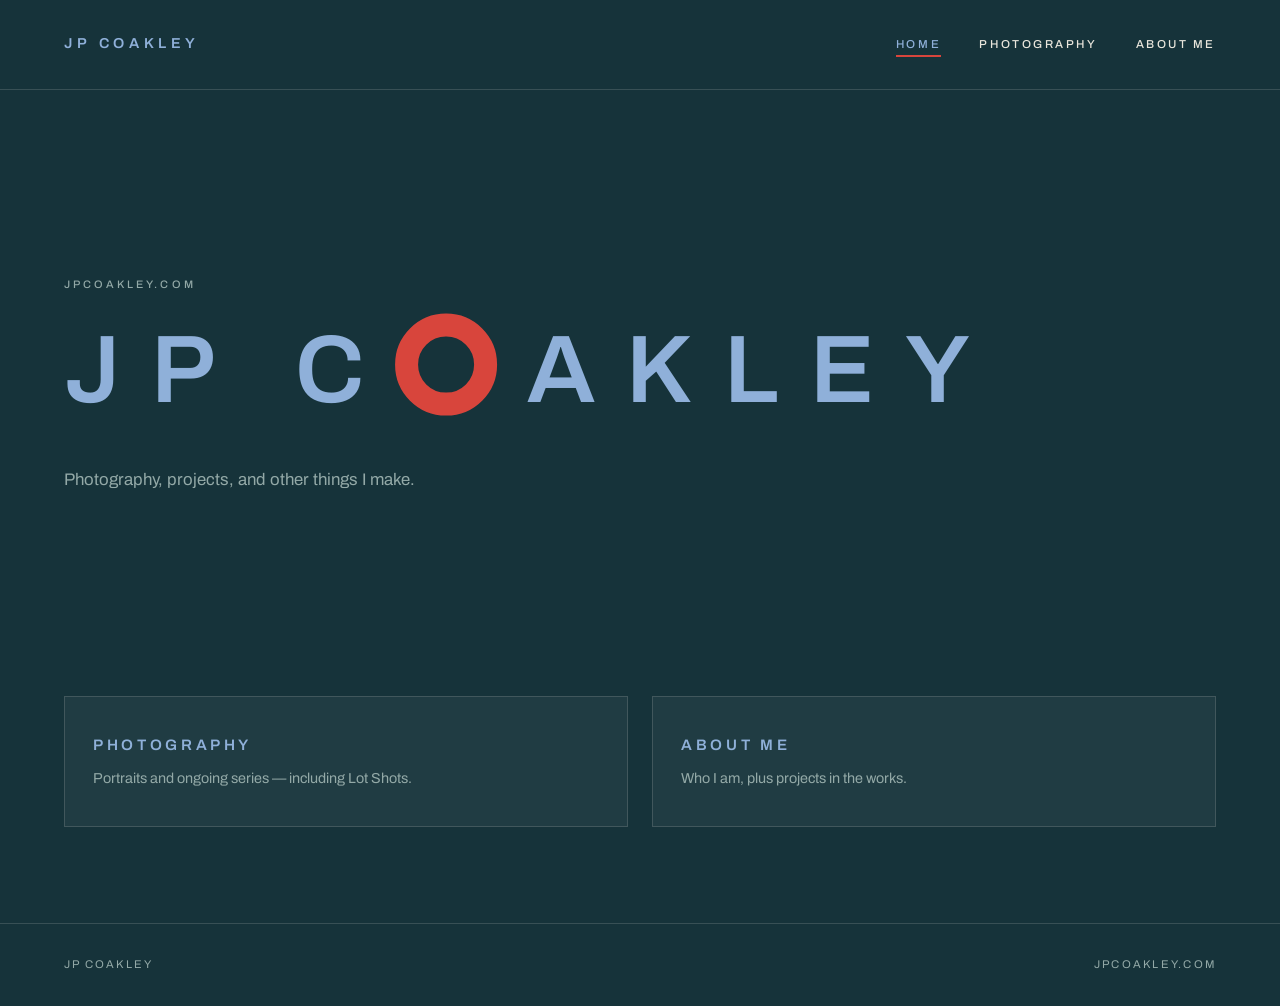
==== index.html @ d3cd4943 "Sticky site header Co-Authored-By: Claude Fable 5 <noreply@anthropic.com>" ====
<!DOCTYPE html>
<html lang="en">
<head>
<meta charset="utf-8">
<meta name="viewport" content="width=device-width, initial-scale=1">
<title>JP Coakley</title>
<link rel="preconnect" href="https://fonts.googleapis.com">
<link rel="preconnect" href="https://fonts.gstatic.com" crossorigin>
<link href="https://fonts.googleapis.com/css2?family=Archivo:wght@400;500;600&display=swap" rel="stylesheet">
<link rel="stylesheet" href="styles.css?v=7">
</head>
<body>

<header>
  <a class="site-name" href="index.html">JP&nbsp;Coakley</a>
  <nav>
    <a href="index.html" class="active">Home</a>
    <a href="photography.html">Photography</a>
    <a href="about.html">About Me</a>
  </nav>
</header>

<main>
  <section class="hero">
    <p class="kicker">jpcoakley.com</p>
    <h1 class="wordmark">
      JP&nbsp;C<span class="donut-o" aria-hidden="true"></span><span class="sr-only">O</span>AKLEY
    </h1>
    <p class="tagline">
      Photography, projects, and other things I make.
    </p>
  </section>

  <div class="section-links">
    <a class="card" href="photography.html">
      <h2>Photography</h2>
      <p>Portraits and ongoing series — including Lot Shots.</p>
    </a>
    <a class="card" href="about.html">
      <h2>About Me</h2>
      <p>Who I am, plus projects in the works.</p>
    </a>
  </div>
</main>

<footer>
  <span>JP Coakley</span>
  <span>jpcoakley.com</span>
</footer>

</body>
</html>
---- styles.css ----
/* ------------------------------------------------------------------
   jpcoakley.com — design language drawn from the Lot Shots mark study
   paper:  #F4F3EF   ink/blue: #385A8C   accent red: #C82828
   ------------------------------------------------------------------ */

:root {
  --paper: #16333A;                    /* dark teal ground */
  --blue: #8FB0D9;                     /* brand blue, lightened for dark bg */
  --red: #D8453C;                      /* donut red, brightened for dark bg */
  --ink: #E9E6DC;                      /* warm light text */
  --muted: #93A9A7;
  --line: rgba(233, 230, 220, 0.16);
  --panel: rgba(255, 255, 255, 0.045); /* card / frame surfaces */
  --track: 0.32em; /* signature wide letterspacing */
}

* { margin: 0; padding: 0; box-sizing: border-box; }

html { scroll-behavior: smooth; }

body {
  background: var(--paper);
  color: var(--ink);
  font-family: "Archivo", "Helvetica Neue", Helvetica, Arial, sans-serif;
  font-size: 16px;
  line-height: 1.6;
  -webkit-font-smoothing: antialiased;
}

/* ---------- header / nav ---------- */

header {
  position: sticky;
  top: 0;
  z-index: 40;
  background: var(--paper);
  display: flex;
  align-items: baseline;
  justify-content: space-between;
  gap: 2rem;
  padding: 2rem clamp(1.25rem, 5vw, 4rem);
  border-bottom: 1px solid var(--line);
}

.site-name {
  font-weight: 600;
  font-size: 0.9rem;
  letter-spacing: var(--track);
  text-transform: uppercase;
  color: var(--blue);
  text-decoration: none;
  white-space: nowrap;
}

nav { display: flex; gap: clamp(1rem, 3vw, 2.5rem); }

nav a {
  font-size: 0.72rem;
  font-weight: 500;
  letter-spacing: 0.22em;
  text-transform: uppercase;
  color: var(--ink);
  text-decoration: none;
  padding-bottom: 2px;
  border-bottom: 2px solid transparent;
}

nav a:hover { color: var(--red); }
nav a.active { border-bottom-color: var(--red); color: var(--blue); }

/* ---------- shared layout ---------- */

main { padding: 0 clamp(1.25rem, 5vw, 4rem) 6rem; }

.kicker {
  font-size: 0.68rem;
  font-weight: 500;
  letter-spacing: 0.28em;
  text-transform: uppercase;
  color: var(--muted);
  margin-bottom: 0.75rem;
}

.rule { border: none; border-top: 1px solid var(--line); margin: 4rem 0; }

/* ---------- the donut O (from the Lot Shots mark study) ----------
   ring size ≈ 0.71 cap-height units above cap, stroke 0.175,
   gap 0.040, nudged −0.020 x / −0.015 y for optical centring     */

.donut-o {
  display: inline-block;
  width: 1.06em;
  height: 1.06em;
  border: 0.24em solid var(--red);
  border-radius: 50%;
  vertical-align: baseline;
  margin: 0 0.30em -0.16em 0.02em; /* right margin ≈ tracking + gap 0.040 */
  transform: translate(-0.02em, -0.015em);
}

.donut-o.blue { border-color: var(--blue); }

.sr-only {
  position: absolute;
  width: 1px; height: 1px;
  overflow: hidden;
  clip: rect(0 0 0 0);
  white-space: nowrap;
}

/* ---------- wordmark lockups ---------- */

.wordmark {
  color: var(--blue);
  font-weight: 600;
  text-transform: uppercase;
  letter-spacing: var(--track);
  line-height: 1.35;
}

.hero {
  min-height: 62vh;
  display: flex;
  flex-direction: column;
  justify-content: center;
  padding: 6rem 0 4rem;
}

.hero .wordmark { font-size: clamp(2.4rem, 8vw, 6rem); }

.hero p.tagline {
  margin-top: 2rem;
  max-width: 34rem;
  color: var(--muted);
  font-size: 1.05rem;
}

/* ---------- section cards ---------- */

.section-links {
  display: grid;
  grid-template-columns: repeat(auto-fit, minmax(260px, 1fr));
  gap: 1.5rem;
  margin-top: 3rem;
}

.card {
  display: block;
  border: 1px solid var(--line);
  background: var(--panel);
  padding: 2.25rem 1.75rem;
  text-decoration: none;
  color: var(--ink);
  transition: border-color 120ms ease, transform 120ms ease;
}

.card:hover { border-color: var(--blue); transform: translateY(-2px); }

.card h2 {
  font-size: 0.95rem;
  font-weight: 600;
  letter-spacing: 0.24em;
  text-transform: uppercase;
  color: var(--blue);
  margin-bottom: 0.6rem;
}

.card p { font-size: 0.9rem; color: var(--muted); }

/* ---------- photography / galleries ---------- */

.page-title {
  font-size: clamp(1.6rem, 4.5vw, 2.6rem);
  margin: 4rem 0 0.5rem;
}

.lede { max-width: 38rem; color: var(--muted); margin-top: 1rem; }

.lotshots-mark {
  margin: 5rem auto 3rem;
  text-align: center;
  font-size: clamp(2rem, 6vw, 4rem);
}

.lotshots-mark .line { display: block; }

/* ---------- series tiles (photography index) ---------- */

.tiles {
  display: grid;
  grid-template-columns: repeat(auto-fill, minmax(260px, 1fr));
  gap: 1.5rem;
  margin-top: 3rem;
}

.tile {
  display: block;
  text-decoration: none;
  border: 1px solid var(--line);
  background: var(--panel);
  transition: border-color 120ms ease, transform 120ms ease;
}

.tile:hover { border-color: var(--blue); transform: translateY(-2px); }

.tile img {
  width: 100%;
  aspect-ratio: 16 / 9;          /* shorter, wider tile crop */
  object-fit: cover;
  object-position: center 30%;   /* favor the upper frame (faces) */
  display: block;
  border-bottom: 1px solid var(--line);
}

.tile-name {
  display: block;
  padding: 1.1rem 1.25rem 0.2rem;
  font-size: 0.85rem;
  font-weight: 600;
  letter-spacing: 0.24em;
  text-transform: uppercase;
  color: var(--blue);
}

.tile-count {
  display: block;
  padding: 0 1.25rem 1.1rem;
  font-size: 0.68rem;
  letter-spacing: 0.2em;
  text-transform: uppercase;
  color: var(--muted);
}

.crumb { color: var(--muted); text-decoration: none; letter-spacing: 0.22em; }
.crumb:hover { color: var(--red); }

.series-title {
  text-align: center;
  font-size: clamp(1.4rem, 3.5vw, 2.2rem);
  margin: 1rem 0 0.5rem;
}

.series { margin-top: 4rem; }

.collection-title {
  margin-top: 3.5rem;
  font-size: 0.85rem;
  font-weight: 600;
  letter-spacing: 0.24em;
  text-transform: uppercase;
  color: var(--blue);
}

.gallery {
  columns: 240px;          /* masonry-style: photos keep native aspect ratio */
  column-gap: 1.25rem;
  margin-top: 3rem;
}

.frame {
  display: block;
  margin-bottom: 1.25rem;
  break-inside: avoid;
  border: 1px solid var(--line);
}

div.frame {
  aspect-ratio: 4 / 5;     /* placeholders only */
  background:
    repeating-linear-gradient(
      -45deg,
      rgba(255, 255, 255, 0.05) 0px, rgba(255, 255, 255, 0.05) 18px,
      rgba(255, 255, 255, 0.02) 18px, rgba(255, 255, 255, 0.02) 36px
    );
  display: flex;
  align-items: center;
  justify-content: center;
}

.frame span {
  font-size: 0.62rem;
  font-weight: 500;
  letter-spacing: 0.26em;
  text-transform: uppercase;
  color: var(--muted);
}

.frame img { width: 100%; height: auto; display: block; }

/* ---------- lightbox ---------- */

.lightbox {
  position: fixed;
  inset: 0;
  z-index: 50;
  display: none;
  align-items: center;
  justify-content: center;
  background: rgba(11, 30, 35, 0.97);
}

.lightbox.open { display: flex; }

.lb-stage {
  max-width: min(88vw, 1100px);
  max-height: 84vh;
  margin: 0;
  display: flex;
  align-items: center;
  justify-content: center;
}

.lb-stage img {
  max-width: 100%;
  max-height: 84vh;
  border: 1px solid var(--line);
  background: #fff;
  padding: 8px;
  box-shadow: 0 12px 40px rgba(0, 0, 0, 0.45);
}

.lightbox button {
  background: none;
  border: none;
  cursor: pointer;
  color: var(--blue);
  font-family: inherit;
}

.lb-prev, .lb-next {
  font-size: 3rem;
  line-height: 1;
  padding: 1rem 1.25rem;
  user-select: none;
}

.lb-prev:hover, .lb-next:hover { color: var(--red); }

.lb-close {
  position: absolute;
  top: 1.5rem;
  right: 1.75rem;
  padding: 0.5rem;
}

.lb-donut {
  display: block;
  width: 1.3rem;
  height: 1.3rem;
  border: 0.34rem solid var(--red);
  border-radius: 50%;
  transition: transform 120ms ease;
}

.lb-close:hover .lb-donut { transform: rotate(90deg) scale(1.08); }

.lb-counter {
  position: absolute;
  bottom: 1.5rem;
  left: 50%;
  transform: translateX(-50%);
  font-size: 0.68rem;
  font-weight: 500;
  letter-spacing: 0.28em;
  color: var(--muted);
}

@media (max-width: 560px) {
  .lb-prev, .lb-next {
    position: absolute;
    bottom: 3.5rem;
    z-index: 51;
  }
  .lb-prev { left: 18%; }
  .lb-next { right: 18%; }
  .lb-stage { max-width: 94vw; }
}

/* ---------- projects list ---------- */

.projects {
  display: grid;
  grid-template-columns: repeat(auto-fill, minmax(280px, 1fr));
  gap: 1.5rem;
  margin-top: 3rem;
}

/* ---------- footer ---------- */

footer {
  border-top: 1px solid var(--line);
  padding: 2rem clamp(1.25rem, 5vw, 4rem);
  display: flex;
  justify-content: space-between;
  gap: 2rem;
  flex-wrap: wrap;
  font-size: 0.7rem;
  letter-spacing: 0.2em;
  text-transform: uppercase;
  color: var(--muted);
}

@media (max-width: 560px) {
  header { flex-direction: column; gap: 1rem; }
}
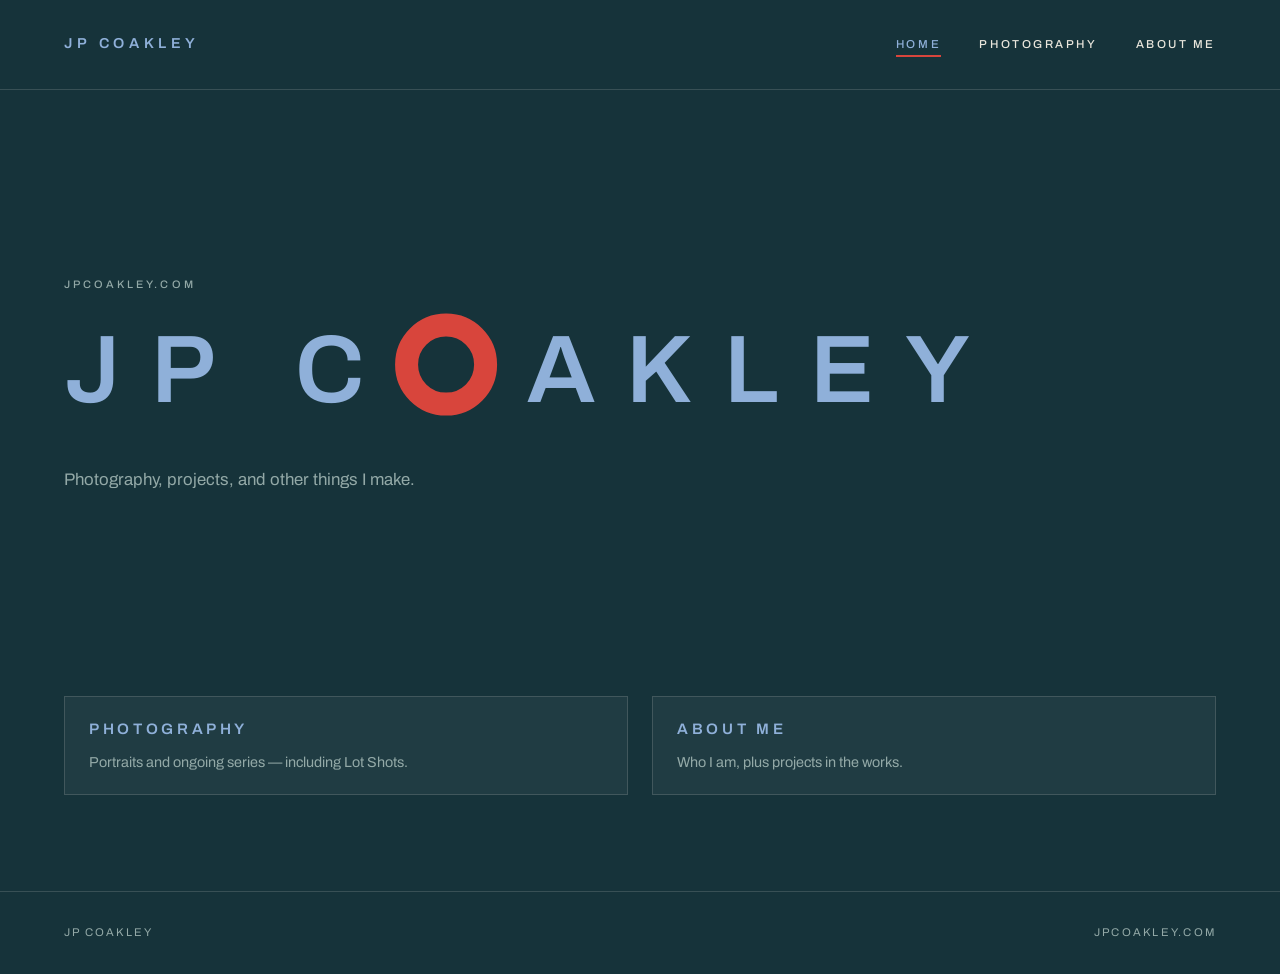
==== commit e1123cd8: "About Me: photo tiles for each section; tighter card padding Co-Authored-By: Claude Fable 5 <noreply" ====
--- a/index.html
+++ b/index.html
@@ -7,7 +7,7 @@
 <link rel="preconnect" href="https://fonts.googleapis.com">
 <link rel="preconnect" href="https://fonts.gstatic.com" crossorigin>
 <link href="https://fonts.googleapis.com/css2?family=Archivo:wght@400;500;600&display=swap" rel="stylesheet">
-<link rel="stylesheet" href="styles.css?v=7">
+<link rel="stylesheet" href="styles.css?v=8">
 </head>
 <body>
 
--- a/styles.css
+++ b/styles.css
@@ -148,7 +148,7 @@
   display: block;
   border: 1px solid var(--line);
   background: var(--panel);
-  padding: 2.25rem 1.75rem;
+  padding: 1.25rem 1.5rem;
   text-decoration: none;
   color: var(--ink);
   transition: border-color 120ms ease, transform 120ms ease;
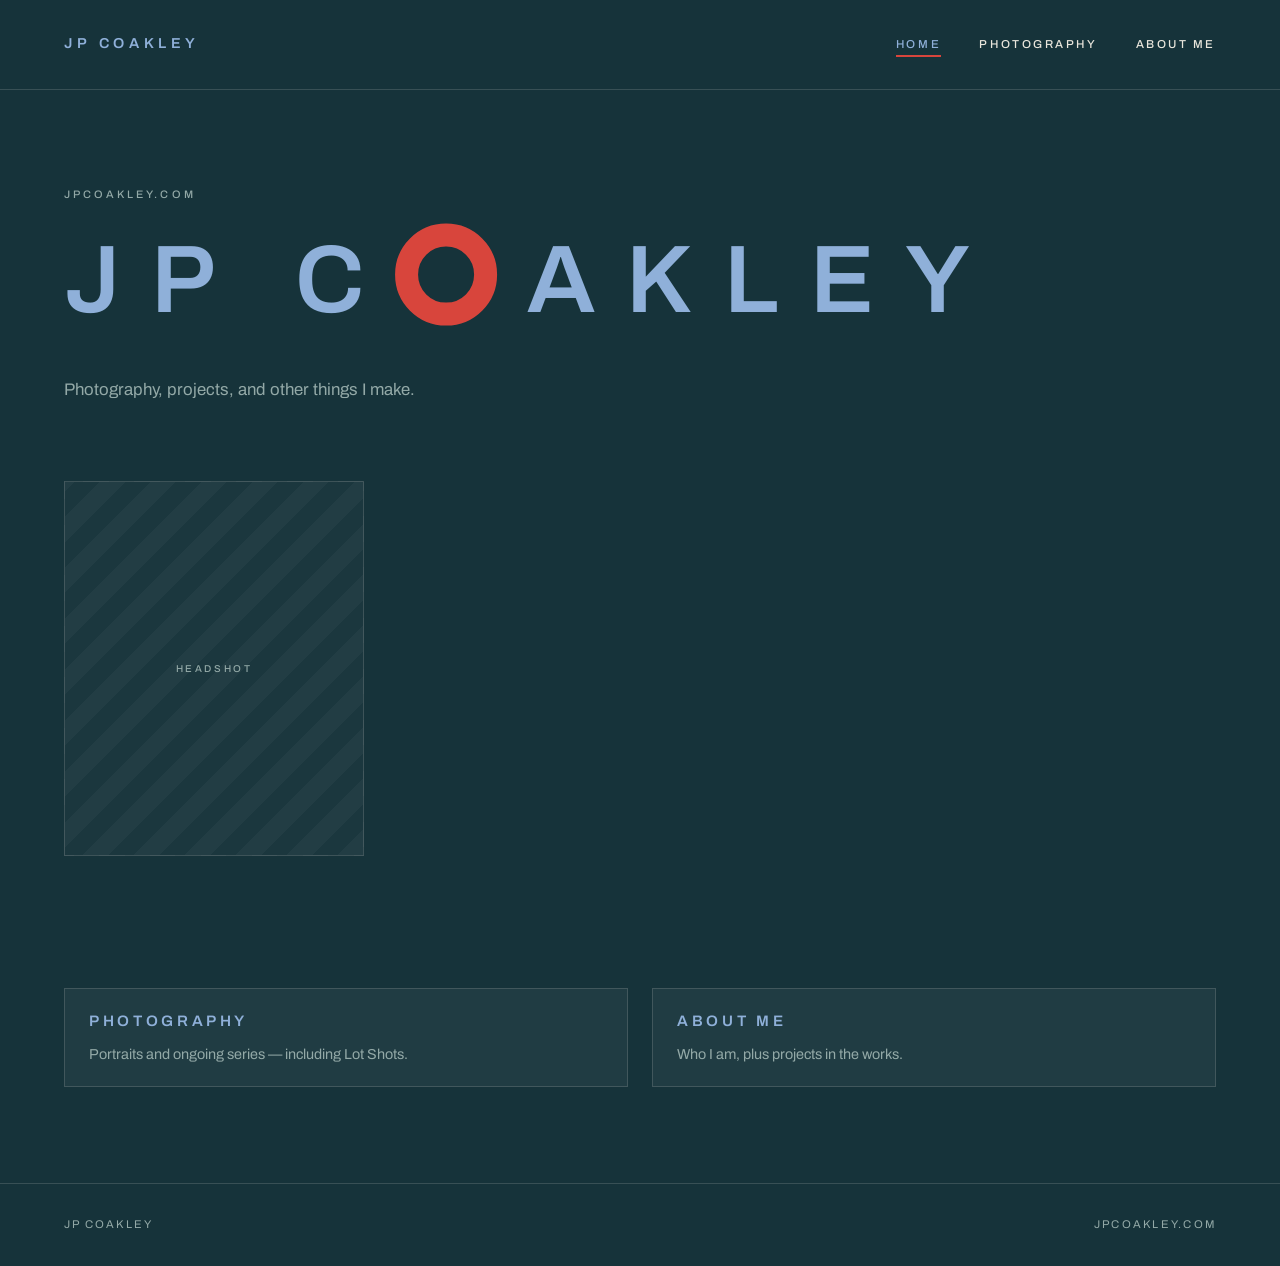
==== commit 8211f5e8: "Home: headshot wireframe in hero Co-Authored-By: Claude Fable 5 <noreply@anthropic.com>" ====
--- a/index.html
+++ b/index.html
@@ -7,7 +7,7 @@
 <link rel="preconnect" href="https://fonts.googleapis.com">
 <link rel="preconnect" href="https://fonts.gstatic.com" crossorigin>
 <link href="https://fonts.googleapis.com/css2?family=Archivo:wght@400;500;600&display=swap" rel="stylesheet">
-<link rel="stylesheet" href="styles.css?v=8">
+<link rel="stylesheet" href="styles.css?v=9">
 </head>
 <body>
 
@@ -22,13 +22,18 @@
 
 <main>
   <section class="hero">
-    <p class="kicker">jpcoakley.com</p>
-    <h1 class="wordmark">
-      JP&nbsp;C<span class="donut-o" aria-hidden="true"></span><span class="sr-only">O</span>AKLEY
-    </h1>
-    <p class="tagline">
-      Photography, projects, and other things I make.
-    </p>
+    <div class="hero-row">
+      <div>
+        <p class="kicker">jpcoakley.com</p>
+        <h1 class="wordmark">
+          JP&nbsp;C<span class="donut-o" aria-hidden="true"></span><span class="sr-only">O</span>AKLEY
+        </h1>
+        <p class="tagline">
+          Photography, projects, and other things I make.
+        </p>
+      </div>
+      <div class="frame headshot"><span>Headshot</span></div>
+    </div>
   </section>
 
   <div class="section-links">
--- a/styles.css
+++ b/styles.css
@@ -128,6 +128,21 @@
 
 .hero .wordmark { font-size: clamp(2.4rem, 8vw, 6rem); }
 
+.hero-row {
+  display: flex;
+  align-items: center;
+  justify-content: space-between;
+  gap: clamp(2rem, 6vw, 5rem);
+  flex-wrap: wrap;
+}
+
+.headshot {
+  flex: 0 0 auto;
+  width: min(300px, 70vw);
+  aspect-ratio: 4 / 5;
+  margin-bottom: 0;
+}
+
 .hero p.tagline {
   margin-top: 2rem;
   max-width: 34rem;
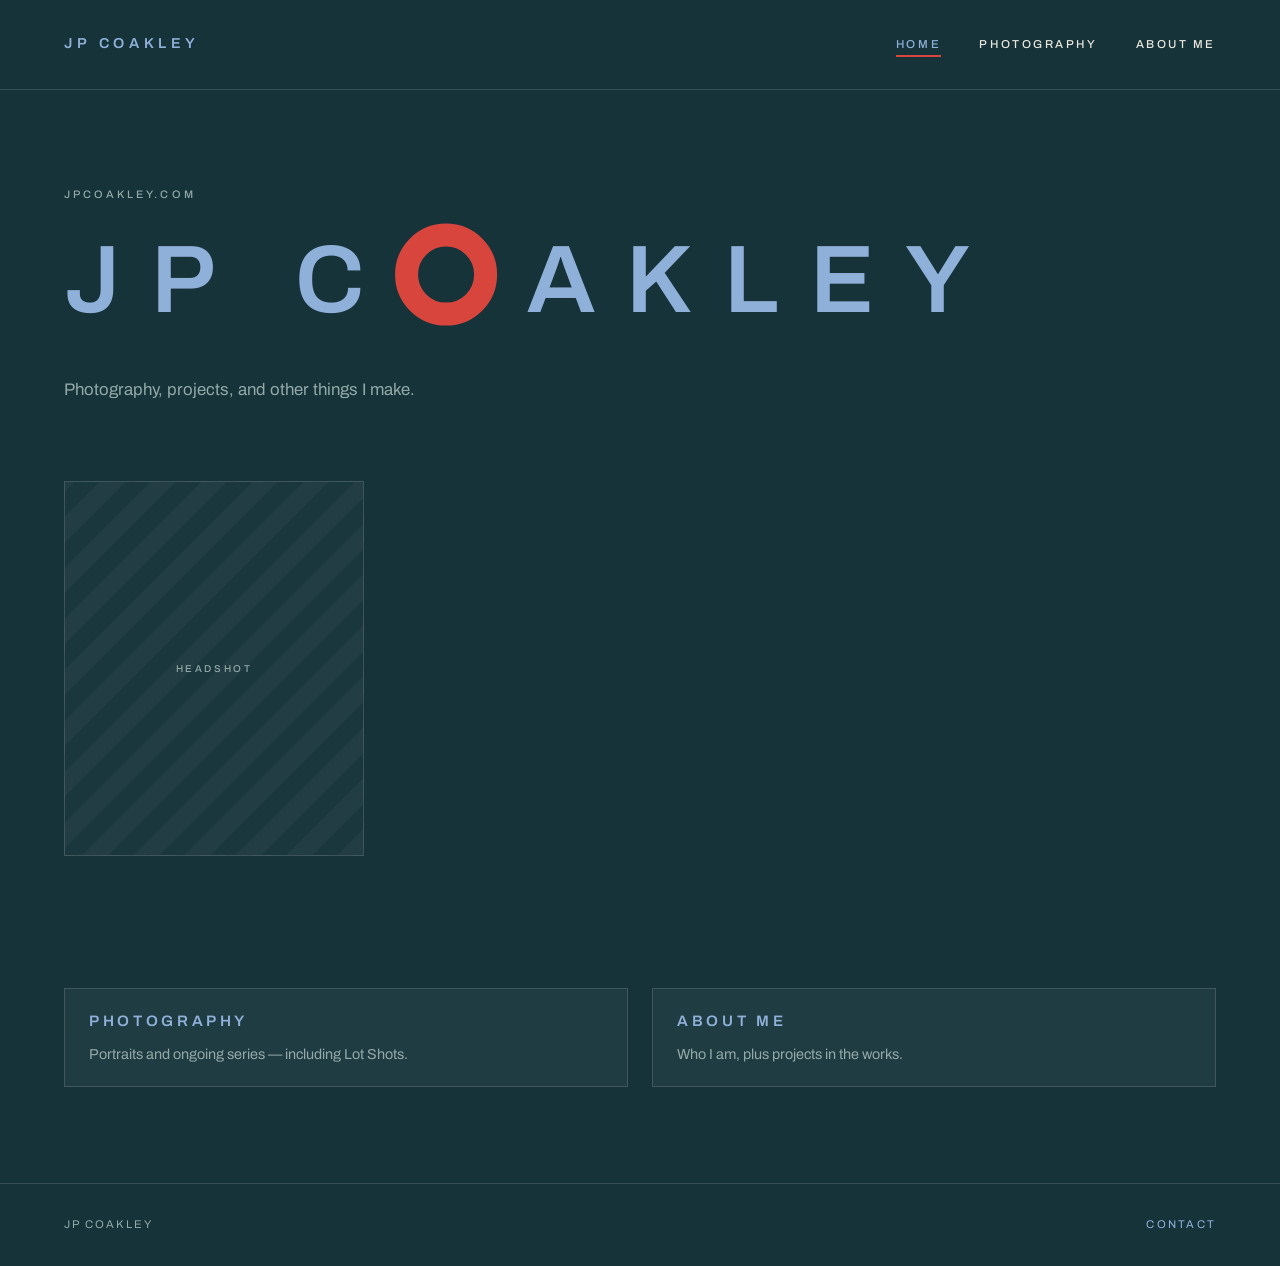
==== commit 2847f0aa: "Footer: Contact link, drop domain text Co-Authored-By: Claude Fable 5 <noreply@anthropic.com>" ====
--- a/index.html
+++ b/index.html
@@ -50,7 +50,7 @@
 
 <footer>
   <span>JP Coakley</span>
-  <span>jpcoakley.com</span>
+  <a class="contact-link" href="mailto:jpcoakley@gmail.com">Contact</a>
 </footer>
 
 </body>
--- a/styles.css
+++ b/styles.css
@@ -418,3 +418,12 @@
 @media (max-width: 560px) {
   header { flex-direction: column; gap: 1rem; }
 }
+
+footer a.contact-link {
+  color: var(--blue);
+  text-decoration: none;
+  letter-spacing: 0.2em;
+  text-transform: uppercase;
+}
+
+footer a.contact-link:hover { color: var(--red); }
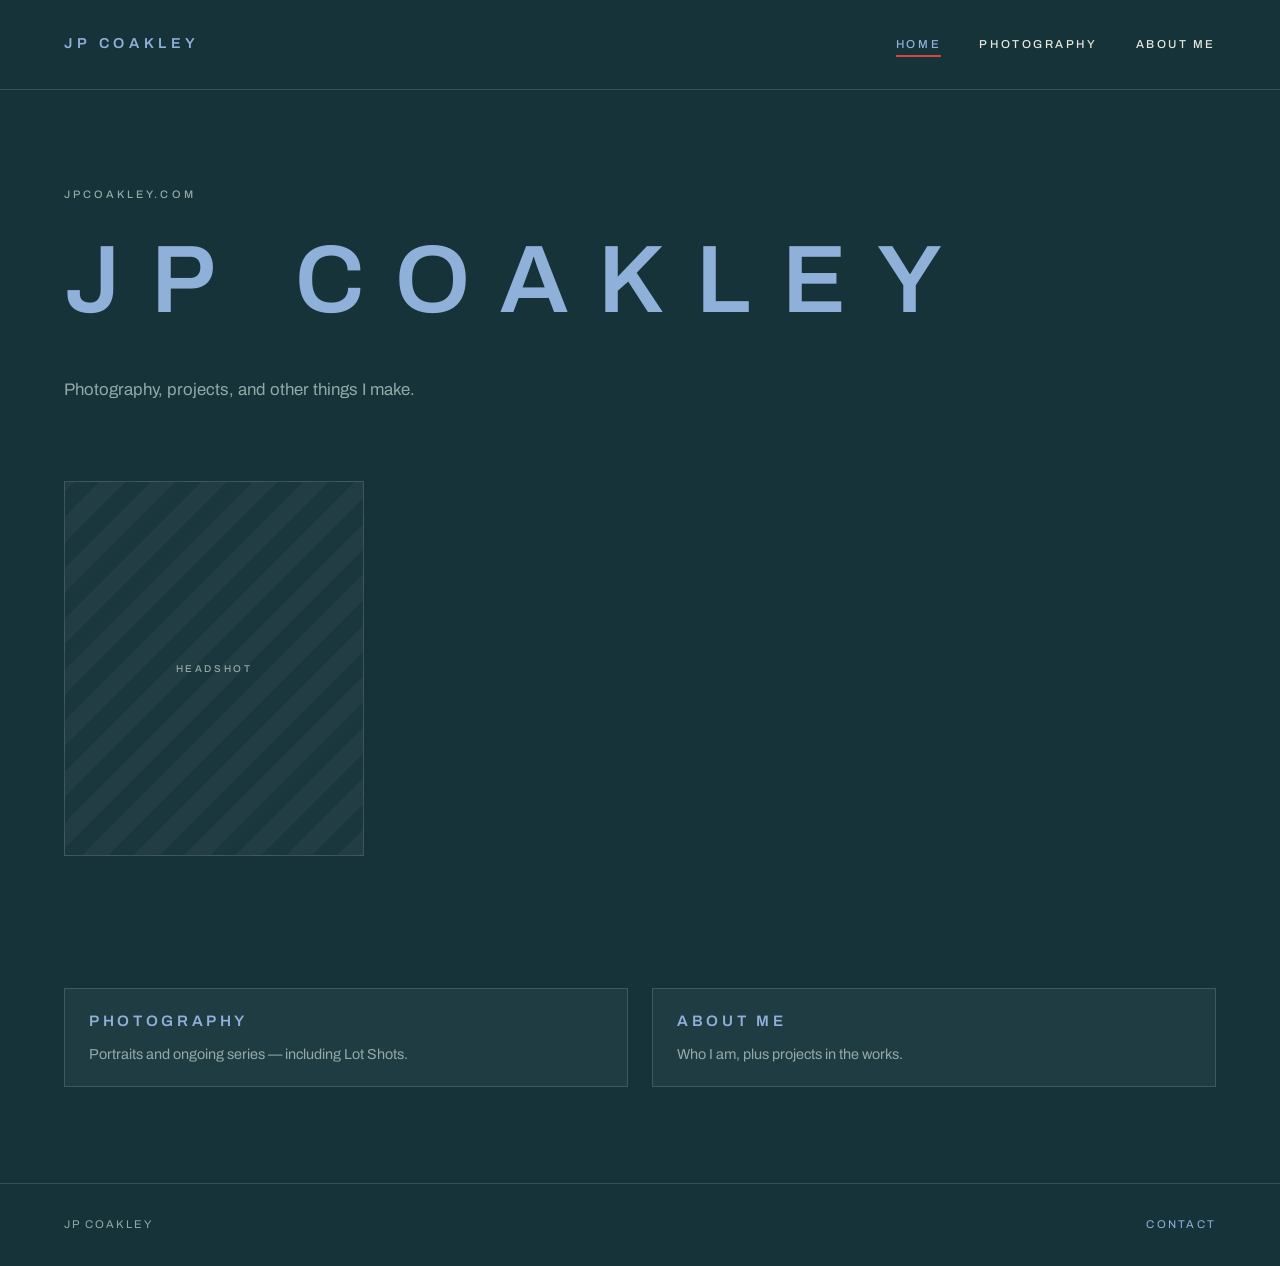
==== commit 84a56cda: "Home: plain wordmark (donut O reserved for Lot Shots); bubbles: drop photo count Co-Authored-By: Cla" ====
--- a/index.html
+++ b/index.html
@@ -7,7 +7,7 @@
 <link rel="preconnect" href="https://fonts.googleapis.com">
 <link rel="preconnect" href="https://fonts.gstatic.com" crossorigin>
 <link href="https://fonts.googleapis.com/css2?family=Archivo:wght@400;500;600&display=swap" rel="stylesheet">
-<link rel="stylesheet" href="styles.css?v=9">
+<link rel="stylesheet" href="styles.css?v=12">
 </head>
 <body>
 
@@ -26,7 +26,7 @@
       <div>
         <p class="kicker">jpcoakley.com</p>
         <h1 class="wordmark">
-          JP&nbsp;C<span class="donut-o" aria-hidden="true"></span><span class="sr-only">O</span>AKLEY
+          JP&nbsp;Coakley
         </h1>
         <p class="tagline">
           Photography, projects, and other things I make.
--- a/styles.css
+++ b/styles.css
@@ -199,6 +199,110 @@
 
 .lotshots-mark .line { display: block; }
 
+/* ---------- series bubbles (photography index) ---------- */
+
+.bubblespace {
+  position: relative;
+  height: clamp(440px, 72vh, 760px);
+  margin-top: 2rem;
+}
+
+/* pre-JS / no-JS fallback: calm inline layout */
+.bubble {
+  display: inline-block;
+  text-decoration: none;
+  text-align: center;
+  margin: 1.5rem;
+  transition: filter 200ms ease;
+}
+
+.bubblespace.ready .bubble {
+  position: absolute;
+  margin: 0;
+  left: 0;
+  top: 0;
+  will-change: transform;
+  cursor: grab;
+  touch-action: none;        /* pointer dragging on touch screens */
+  user-select: none;
+  -webkit-user-select: none;
+}
+
+.bubblespace.ready .bubble.grabbed { cursor: grabbing; }
+.bubblespace.ready .bubble img { -webkit-user-drag: none; }
+
+.orb {
+  display: block;
+  margin: 0 auto;
+  position: relative;
+  width: var(--d, 180px);
+  height: var(--d, 180px);
+  border-radius: 50%;
+  overflow: hidden;
+  border: 1px solid rgba(233, 230, 220, 0.35); /* bright rim defines edges on overlap */
+  background: radial-gradient(circle at 50% 62%,
+    rgba(255, 255, 255, 0.07), rgba(255, 255, 255, 0.02) 70%);
+  box-shadow:
+    inset 0 -18px 40px rgba(0, 0, 0, 0.35),
+    inset 0 0 24px rgba(143, 176, 217, 0.18),  /* soft blue inner glow */
+    0 18px 50px rgba(0, 0, 0, 0.35);
+}
+
+.orb img {
+  width: 100%;
+  height: 100%;
+  object-fit: cover;
+  object-position: center 30%;
+  display: block;
+  opacity: 0.74;                 /* translucent: overlapping bubbles show through */
+}
+
+/* moving specular reflection — --gx/--gy driven by mouse or device tilt */
+.orb::after {
+  content: "";
+  position: absolute;
+  inset: 0;
+  border-radius: 50%;
+  background:
+    radial-gradient(circle at var(--gx, 30%) var(--gy, 24%),
+      rgba(255, 255, 255, 0.42), rgba(255, 255, 255, 0.10) 26%,
+      transparent 44%),
+    radial-gradient(circle at calc(100% - var(--gx, 30%)) calc(100% - var(--gy, 24%)),
+      rgba(143, 176, 217, 0.16), transparent 40%);
+  pointer-events: none;
+}
+
+.bubble:hover .orb {
+  box-shadow:
+    inset 0 -18px 40px rgba(0, 0, 0, 0.45),
+    0 18px 50px rgba(0, 0, 0, 0.35),
+    0 0 0 2px var(--blue);
+}
+
+.bubble-label {
+  display: block;
+  margin-top: 0.8rem;
+  font-size: 0.7rem;
+  font-weight: 600;
+  letter-spacing: 0.24em;
+  text-transform: uppercase;
+  color: var(--blue);
+}
+
+.bubble-count {
+  display: block;
+  margin-top: 0.15rem;
+  font-size: 0.6rem;
+  letter-spacing: 0.2em;
+  text-transform: uppercase;
+  color: var(--muted);
+}
+
+@media (prefers-reduced-motion: reduce) {
+  .bubblespace.ready { height: auto; text-align: center; }
+  .bubblespace.ready .bubble { position: static; display: inline-block; margin: 1.5rem; transform: none !important; filter: none !important; }
+}
+
 /* ---------- series tiles (photography index) ---------- */
 
 .tiles {
